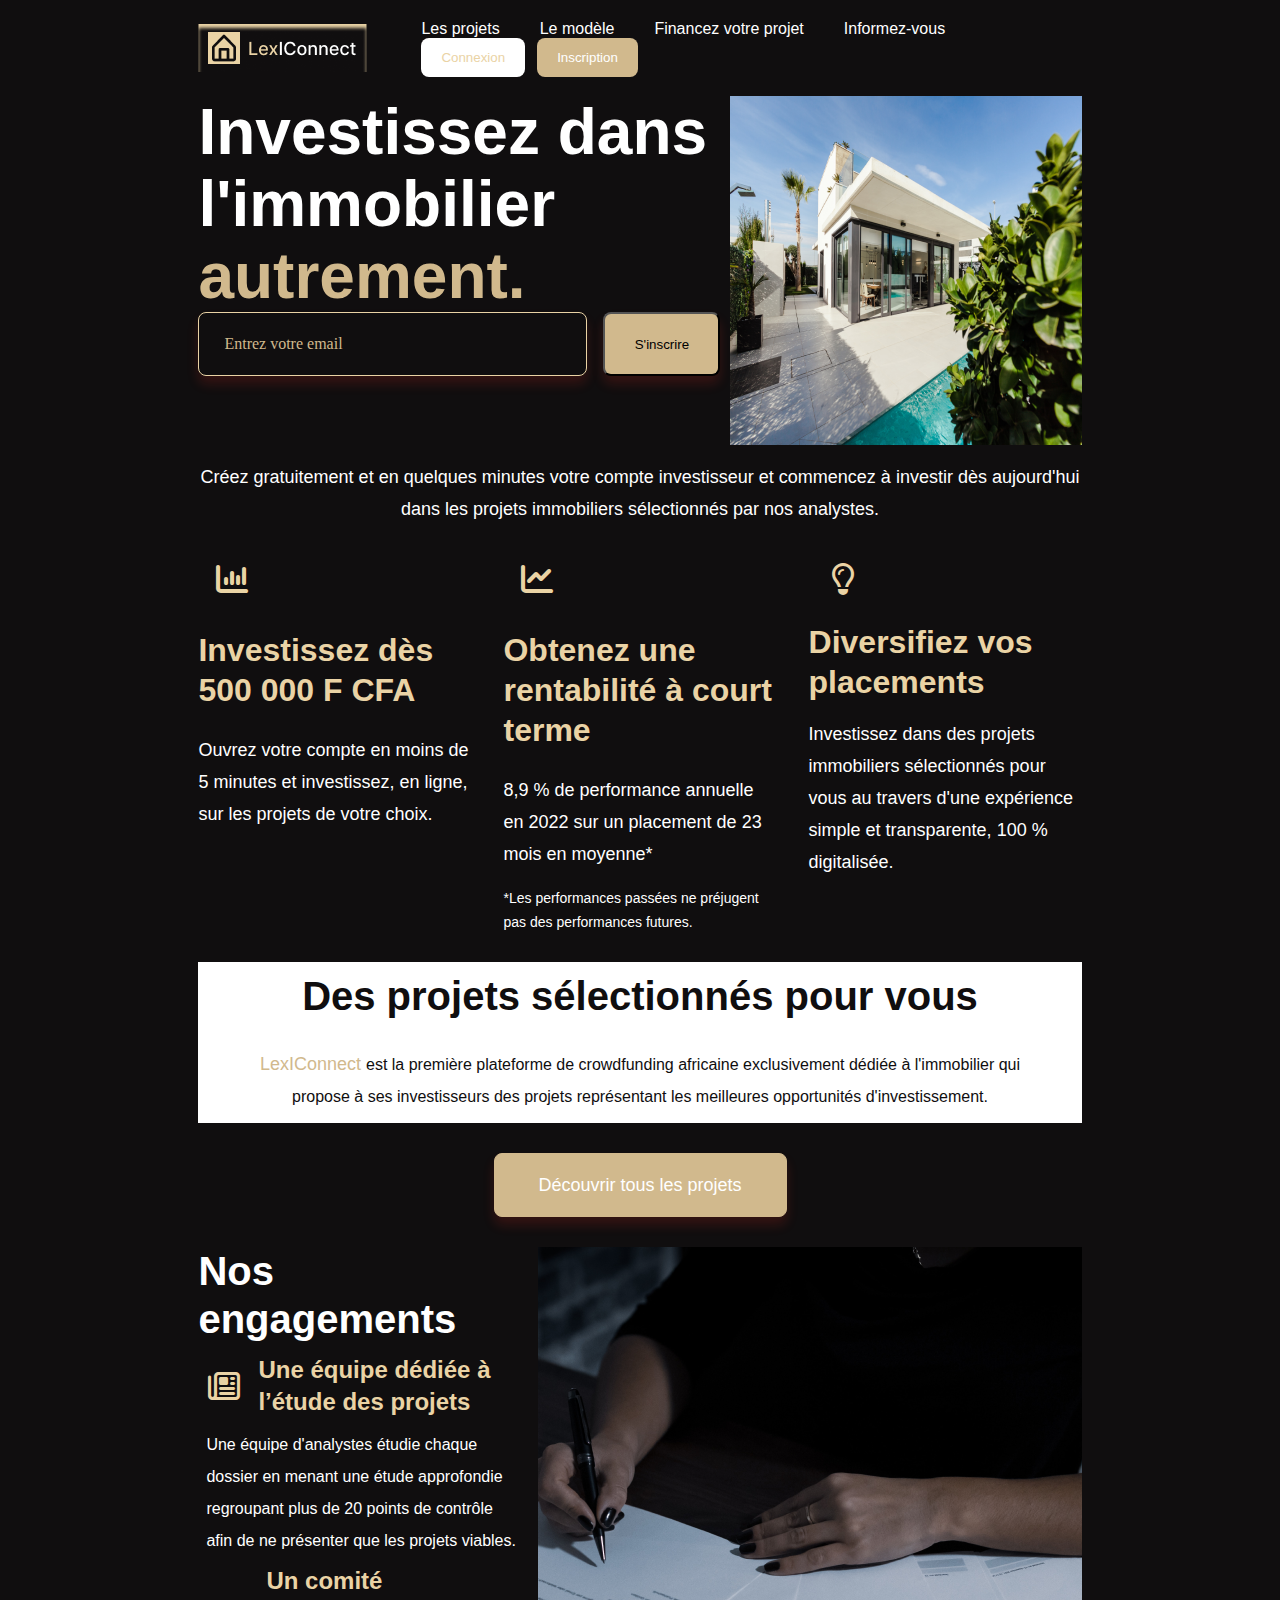
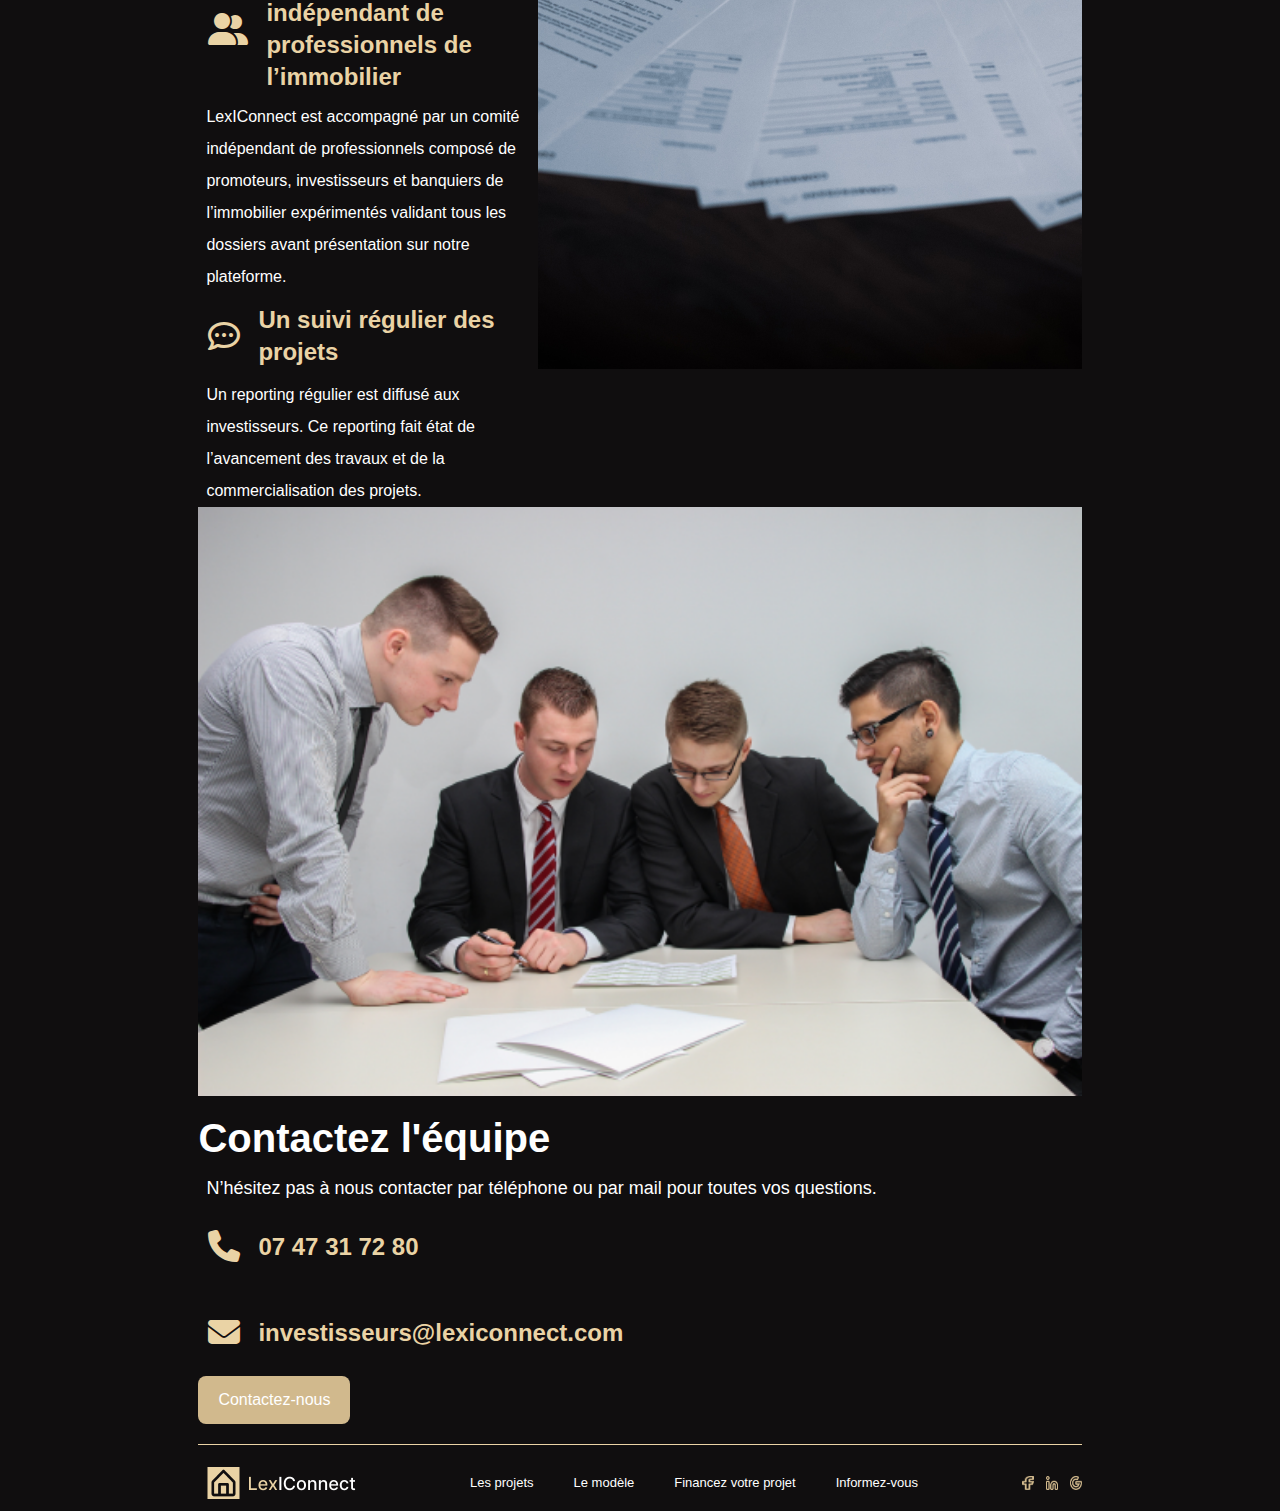
==== index.html @ fd7172b6 "add index html file" ====
<!DOCTYPE html>
<html lang="en">
  <head>
    <meta charset="UTF-8" />
    <meta name="viewport" content="width=device-width, initial-scale=1.0" />
    <meta name="author" content="Alexandre Kanga" />
    <meta
      name="description"
      content="LexIConnect, votre plateforme de crowfunding africaine"
    />
    <meta
      name="keywords"
      content="LexIConnect, Immobilier, Crowfunding, financement participatif, Afrique"
    />
    <title>LexIConnect</title>
    <link rel="shortcut icon" href="./images/favicon.ico" type="image/x-icon" />
    <link rel="stylesheet" href="css/style.css" />
    <!-- <link rel="stylesheet" href="fontawesome/css/fontawesome.min.css"> -->

    <link
      rel="stylesheet"
      href="https://cdnjs.cloudflare.com/ajax/libs/font-awesome/6.4.2/css/all.min.css"
    />
  </head>
  <body>
    <div class="container">
      <header class="header">
        <img class="logo" src="images/logo.png" alt="logo" />
        <nav class="navigation">
          <ul class="navigation-ul">
            <li>Les projets</li>
            <li>Le modèle</li>
            <li>Financez votre projet</li>
            <li>Informez-vous</li>
          </ul>
          <div class="button-cta">
            <button class="signin">Connexion</button>
            <button class="signup">Inscription</button>
          </div>
        </nav>
      </header>
      <main>
        <section class="heros">
          <div class="heros-top">
            <div class="heros-left">
              <div class="heros-left-top">
                <h1>
                  <h1 class="main-white"
                    >Investissez dans l'immobilier
                    <span class="main-dark-or">autrement.</span></h1
                  >
                </h1>
              </div>
              <div class="heros-left-bottom">
                <input
                  type="text"
                  class="heros-email"
                  placeholder="Entrez votre email"
                />
                <button class="heros-signup">S'inscrire</button>
              </div>
            </div>
            <div class="heros-right">
              <img
                src="images/maison_home.png"
                alt="maison"
                class="heros-image"
              />
            </div>
          </div>
          <div class="heros-bottom">
            Créez gratuitement et en quelques minutes votre compte investisseur
            et commencez à investir dès aujourd'hui dans les projets immobiliers
            sélectionnés par nos analystes.
          </div>
        </section>
        <section class="how">
          <div class="how-left">
            <div class="how-left-top">
              <i class="fa-solid fa-chart-column fa-2xl"></i>
            </div>
            <div class="how-left-middle">
              <h5 class="how-left-middle-text main-or">
                Investissez dès <br />500 000 F CFA
              </h5>
            </div>
            <div class="how-left-bottom">
              <span class="how-left-bottom-text"
                >Ouvrez votre compte en moins de 5 minutes et investissez, en
                ligne, sur les projets de votre choix.</span
              >
            </div>
          </div>

          <div class="how-center">
            <div class="how-center-top">
              <i class="fa-solid fa-chart-line fa-2xl"></i>
            </div>
            <div class="how-center-middle">
              <h5 class="how-center-middle-text main-or">
                Obtenez une rentabilité à court terme
              </h5>
            </div>
            <div class="how-center-bottom">
              <span class="how-center-bottom-text"
                >8,9 % de performance annuelle en 2022 sur un placement de 23
                mois en moyenne*</span
              >
            </div>
            <div class="how-center-bottom-bottom">
              <span class="how-center-bottom-bottom-text"
                >*Les performances passées ne préjugent pas des performances
                futures.</span
              >
            </div>
          </div>

          <div class="how-right">
            <div class="how-right-top">
              <i class="fa-regular fa-lightbulb fa-2xl"></i>
            </div>
            <div class="how-right-middle">
              <h5 class="how-right-middle-text main-or">
                Diversifiez vos placements
              </h5>
            </div>
            <div class="how-right-bottom">
              <span class="how-right-bottom-text"
                >Investissez dans des projets immobiliers sélectionnés pour vous
                au travers d'une expérience simple et transparente, 100 %
                digitalisée.</span
              >
            </div>
          </div>
        </section>
        <section class="section-know-more">
          <div class="know-more">
            <div class="know-more-top">
              <span>Des projets sélectionnés pour vous</span>
            </div>
            <div class="know-more-bottom">
              <span
                ><span class="lexiconnect-title">LexIConnect </span>est la
                première plateforme de crowdfunding africaine exclusivement
                dédiée à l'immobilier qui propose à ses investisseurs des
                projets représentant les meilleures opportunités
                d'investissement.</span
              >
            </div>
          </div>
        </section>

        <section class="cta-section">
          <button class="cta-more">Découvrir tous les projets</button>
        </section>

        <section class="engagements">
          <div class="engagements-left">
            <div class="engagements-top">Nos engagements</div>
            <!-- One box on the left to be duplicate for others -->
            <div class="engagements-box">
              <div class="engagements-box-top">
                <div class="engagements-box-top-left">
                  <i class="fa-regular fa-newspaper fa-2xl"></i>
                </div>
                <div class="engagements-box-top-right">
                  Une équipe dédiée à l’étude des projets
                </div>
              </div>
              <div class="engagements-box-bottom">
                <span
                  >Une équipe d'analystes étudie chaque dossier en menant une
                  étude approfondie regroupant plus de 20 points de contrôle
                  afin de ne présenter que les projets viables.</span
                >
              </div>
            </div>
            <!-- One box on the left to be duplicate for others -->
            <!-- One box on the left to be duplicate for others -->
            <div class="engagements-box">
              <div class="engagements-box-top">
                <div class="engagements-box-top-left">
                  <i class="fa-solid fa-user-group fa-2xl"></i>
                </div>
                <div class="engagements-box-top-right">
                  Un comité indépendant de professionnels de l’immobilier
                </div>
              </div>
              <div class="engagements-box-bottom">
                <span
                  >LexIConnect est accompagné par un comité indépendant de
                  professionnels composé de promoteurs, investisseurs et
                  banquiers de l’immobilier expérimentés validant tous les
                  dossiers avant présentation sur notre plateforme.</span
                >
              </div>
            </div>
            <!-- One box on the left to be duplicate for others -->
            <!-- One box on the left to be duplicate for others -->
            <div class="engagements-box">
              <div class="engagements-box-top">
                <div class="engagements-box-top-left">
                  <i class="fa-regular fa-comment-dots fa-2xl"></i>
                </div>
                <div class="engagements-box-top-right">
                  Un suivi régulier des projets
                </div>
              </div>
              <div class="engagements-box-bottom">
                <span
                  >Un reporting régulier est diffusé aux investisseurs. Ce
                  reporting fait état de l’avancement des travaux et de la
                  commercialisation des projets.</span
                >
              </div>
            </div>
            <!-- One box on the left to be duplicate for others -->
          </div>
          <div class="engagements-right">
            <img src="images/contrat.png" alt="contrat" />
          </div>
        </section>
        <section class="contact">
          <div class="contact-left">
            <img
              class="contact-left-image"
              src="images/contact.png"
              alt="contact"
            />
          </div>
          <div class="contact-right">
            <div class="contact-title"><span>Contactez l'équipe</span></div>
            <div class="contact-description">
              <span
                >N’hésitez pas à nous contacter par téléphone ou par mail pour
                toutes vos questions.</span
              >
            </div>
            <!-- One box on the left to be duplicate for others -->
            <div class="contact-box">
              <div class="contact-box-adresse">
                <div class="contact-box-adresse-left">
                  <i class="fa-solid fa-phone fa-2xl"></i>
                </div>
                <div class="contact-box-adresse-right">07 47 31 72 80</div>
              </div>
              <div class="contact-box-adresse">
                <div class="contact-box-adresse-left">
                  <i class="fa-solid fa-envelope fa-2xl"></i>
                </div>
                <div class="contact-box-adresse-right">
                  investisseurs@lexiconnect.com
                </div>
              </div>
              <div class="contact-button-cta">
                <button class="contact-button">Contactez-nous</button>
              </div>
            </div>
            <!-- One box on the left to be duplicate for others -->
          </div>
        </section>
      </main>
      <div class="separateur"></div>
      <footer class="footer">
        <div class="logo">
          <img
            src="images/logo_footer.png"
            alt="logo-footer"
            class="logo-footer"
          />
        </div>
        <div class="menu-footer">
          <nav class="navigation-footer">
            <ul class="navigation-footer-ul">
              <li>Les projets</li>
              <li>Le modèle</li>
              <li>Financez votre projet</li>
              <li>Informez-vous</li>
            </ul>
          </nav>
        </div>
        <div class="icon-social">
          <img src="images/facebook.png" alt="facebook" class="icon-facebook" />
          <img src="images/linkedin.png" alt="linkedin" class="icon-linkedin" />
          <img src="images/google.png" alt="google" class="icon-google" />
        </div>
      </footer>
    </div>
  </body>
</html>
---- css/style.css ----
:root {
  /* color variables */
  --main-or: #ead3a5;
  --main-dark-grey: #b8b8b8;
  --main-black: #100e0f;
  --main-dark-or: #d1b98d;
  --main-gray-or: #fcf9f0;
  --main-white: #ffffff;

  /* size variables */

  /* on va definir si selon le 
  media query la variable css */

  --main-h1: 6.4rem;
  --main-h2: 5.6rem;
  --main-h3: 4.8rem;
  --main-h4: 4rem;
  --main-h5: 3.2rem;
  --main-h6: 2.4rem;
  --main-bl: 1.8rem;
  --main-br: 1.6rem;
  --main-bs: 1.4rem;
  --main-p: 1.6rem;

  /* --pane-padding: 5px 42px; */
}

* {
  margin: 0;
  padding: 0;
  box-sizing: border-box;
}

html {
  /* percentage of user's browser font-size setting = 10px, max = 16px */
  font-size: 62.5%;
}

body {
  background-color: var(--main-black);
  color: var(--main-white);
  font-family: Arial, Helvetica, sans-serif;

  font-size: 1.6rem;
}

/* ***************** */
/* GENERAL SECTION */
/* ***************** */
h1 {
  font-size: var(--main-h1);
  font-style: normal;
  font-weight: 700;
  line-height: 7.2rem; /* 112.5% */
}

h2 {
}
h3 {
}
h4 {
}
h5 {
  font-size: 3.2rem;
  font-style: normal;
  font-weight: 600;
  line-height: 4rem; /* 125% */
}
h6 {
}

.main-or {
  color: var(--main-or);
}
.main-dark-grey {
  color: var(--main-dark-grey);
}
.main-black {
  color: var(--main-black);
}
.main-dark-or {
  color: var(--main-dark-or);
}
.-main-gray-or {
  color: var(--main-gray-or);
}
.main-white {
  color: var(--main-white);
}

.container {
  max-width: 69%;
  margin: 0 auto;
  /* background-color: aqua; */
}

/* **************** */
/* HEADER SECTION */
/* **************** */

.header {
  display: flex;
  /* justify-content: space-between; */
  align-items: center;
  height: 9.6rem;
  gap: 0 5.4rem;
  /* height: 96px;
   
    gap:0 54px; */
  /* 16px = 1rem */
  /* gap:0 3.38rem; */
  /* background-color: aqua; */
}

.logo {
  height: 4.8rem;
  /* height: 48px; */
  /* margin-right: 5.4rem; */
}
.navigation {
  display: flex;
  justify-content: space-between;
  align-items: center;
  gap: 0 8.7rem;
  /* gap: 0 87px; */
  /* 16px = 1rem */
  /* gap: 0 5.44rem; */
  flex-wrap: wrap;
}

.navigation-ul {
  display: flex;
  justify-content: space-between;
  align-items: center;
  list-style-type: none;
  gap: 0 4rem;
  /* gap:0 40px; */
  /* 16px = 1rem */
  /* gap: 0 2.5rem; */
  /* margin-right: 8.7rem; */
  flex-wrap: wrap;
}

.navigation-ul li {
  flex-grow: 1;
  flex-shrink: 1;
}

.button-cta {
  display: flex;
  justify-content: space-between;
  align-items: center;
  gap: 0 1.2rem;
  /* gap:0 12px; */
  /* 16px = 1rem */
  /* gap : 0 0.75rem; */
  flex-wrap: wrap;
}

.signup {
  padding: 1.2rem 2rem;
  /* padding: 12px 20px; */
  /* border-radius: 0.8rem; */
  border-radius: 8px;
  color: var(--main-white);
  background-color: var(--main-dark-or);
  border: none;
}

.signin {
  padding: 1.2rem 2rem;
  /* padding: 12px 20px; */
  /* border-radius: 0.8rem; */
  border-radius: 8px;
  background-color: var(--main-white);
  color: var(--main-or);
  border: none;
}

/* ************************** */
/* SECTION HERO */
/* ************************** */

.heros-top {
  display: flex;

  align-items: flex-start;
  align-content: flex-start;
  gap: 0rem 1rem;
  /* flex-wrap: wrap;  */
  /* en haut a definir pour responsive */
  /* background-color: red; */
}

.heros-left {
  /* width: 50%; */
  flex:1
  /* background-color: aquamarine; */
}

.heros-left-top {
  display: flex;
  /* width: 54.4rem; */
  height: 21.6rem;
  padding: 1.6rem 0rem;
  align-items: center;
  /* background-color: blue; */
  
}

.heros-left-bottom {
  display: inline-flex;
  align-items: center;
  gap: 1.6rem;
}

.heros-image {
  /* width: 56.8rem; */
  height: 34.9rem;
  flex-shrink: 0;
  width: 100%;
}

.heros-right {
  /* width: 50%; */
  flex: 1;
  /* background-color: yellow; */
}

.heros-signup {
  display: flex;
  width: 11.7rem;
  height: 6.4rem;
  padding: 1.6rem 2rem;
  justify-content: center;
  align-items: center;
  gap: 0.8rem;
  border-radius: 0.8rem;
  background: var(--Dark_Or, #d1b98d);
  box-shadow: 0px 8px 12px 0px rgba(241, 50, 35, 0.16);
}
.heros-email {
  display: flex;
  width: 38.9rem;
  height: 6.4rem;
  padding: 1.6rem 2.5rem;
  align-items: center;
  gap: 8rem;
  border-radius: 0.8rem;
  border: 1px solid var(--Or, #ead3a5);
  box-shadow: 0px 8px 12px 0px rgba(241, 50, 35, 0.16);
  font-family: Inter;
  font-size: 1.6rem;
  font-style: normal;
  font-weight: 500;
  line-height: 2.4rem; /* 150% */
  background: transparent;
}

.heros-email::placeholder {
  font-size: 1.6rem;
  font-style: normal;
  font-weight: 500;
  line-height: 2.4rem; /* 150% */
  color: var(--main-dark-or);
}

.heros-bottom {
  text-align: center;
  display: flex;
  justify-content: center;
  align-items: center;
  height: 8.7rem;
  font-size: 1.8rem;
  font-weight: 500;
  line-height: 3.2rem; /* 177.778% */
  /* background-color: red; */
}

/* *************** */
/* HOWTO */
/* **************** */
.how {
  display: inline-flex;
  justify-content: center;
  align-items: flex-start;
  gap: 3.2rem;
  /* background-color: aquamarine; */
  flex-wrap: wrap;
}

.how-left {
  display: flex;
  /* width: 32.2rem; */
  /* height: 33.4rem; */
  padding: 0.8rem 0rem;
  flex-direction: column;
  align-items: flex-start;
  gap: 0.8rem;
  /* background-color: purple; */
  /* width: 100%; */
  flex: 1;
}

.how-center {
  display: flex;
  /* width: 32.2rem; */
  /* height: 33.4rem; */
  padding: 0.8rem 0rem;
  flex-direction: column;
  align-items: flex-start;
  gap: 0.8rem;
  /* background-color: yellowgreen; */
  /* width: 100%; */
  flex: 1;
}

.how-right {
  /* display: flex; */
  /* width: 32.2rem; */
  /* height: 33.4rem; */
  padding: 0.8rem 0rem;
  flex-direction: column;
  align-items: flex-start;
  gap: 0.8rem;
  /* background-color: blue; */
  /* width: 100%; */
  flex: 1;
}

.how-left-top {
  display: flex;
  padding: 1rem;
  align-items: flex-start;
  gap: 1rem;
}

.how-left-top i {
  display: flex;
  width: 4.8rem;
  height: 5rem;
  flex-direction: column;
  justify-content: center;
  align-items: center;
  color: var(--main-or);
}

.how-left-middle{
  display: flex;
  padding: 0.8rem 0rem;
  justify-content: center;
  align-items: center;
  align-content: center;
  gap: 0.8rem;
  flex-wrap: wrap; 
}
.how-left-middle-text{
/* H5 */
font-size: 3.2rem;
font-style: normal;
font-weight: 600;
line-height: 4rem; /* 125% */ 
}

.how-left-bottom{
  display: flex;
padding: 0.8rem 0rem;
justify-content: center;
align-items: center;
gap: 0.8rem; 
}
.how-left-bottom-text{
/* BL */
color: var(--main-white);
font-size: 1.8rem;
font-style: normal;
font-weight: 500;
line-height: 3.2rem; /* 177.778% */ 
}



.how-center-top {
  display: flex;
  padding: 1rem;
  align-items: flex-start;
  gap: 1rem;
}

.how-center-top i {
  display: flex;
  width: 4.8rem;
  height: 5rem;
  flex-direction: column;
  justify-content: center;
  align-items: center;
  color: var(--main-or);
}


.how-center-middle{
  display: flex;
  padding: 0.8rem 0rem;
  justify-content: center;
  align-items: center;
  align-content: center;
  gap: 0.8rem;
  flex-wrap: wrap; 
}
.how-center-middle-text{
/* H5 */
font-size: 3.2rem;
font-style: normal;
font-weight: 600;
line-height: 4rem; /* 125% */ 
}

.how-center-bottom{
  display: flex;
padding: 0.8rem 0rem;
justify-content: center;
align-items: center;
gap: 0.8rem; 
}
.how-center-bottom-text{
/* BL */
color: var(--main-white);
font-size: 1.8rem;
font-style: normal;
font-weight: 500;
line-height: 3.2rem; /* 177.778% */ 
}

.how-center-bottom-bottom{
  display: flex;
  /* width: 34rem; */
  align-items: flex-start;
  align-content: flex-start;
  gap: 1rem;
  flex-wrap: wrap; 
}

.how-center-bottom-bottom-text{
color: var(--main-white);
/* BS */
font-size: 1.4rem;
font-style: normal;
font-weight: 400;
line-height: 2.4rem; /* 171.429% */ 
}



.how-right-top {
  display: flex;
  padding: 1rem;
  align-items: flex-start;
  gap: 1rem;
}

.how-right-top i {
  display: flex;
  width: 4.8rem;
  height: 5rem;
  flex-direction: column;
  justify-content: center;
  align-items: center;
  color: var(--main-or);
}

.how-right-middle{
  display: flex;
  padding: 0.8rem 0rem;
  justify-content: center;
  align-items: center;
  align-content: center;
  gap: 0.8rem;
  flex-wrap: wrap; 
}
.how-right-middle-text{
/* H5 */
font-size: 3.2rem;
font-style: normal;
font-weight: 600;
line-height: 4rem; /* 125% */ 
}

.how-right-bottom{
  display: flex;
padding: 0.8rem 0rem;
justify-content: center;
align-items: center;
gap: 0.8rem; 
}
.how-right-bottom-text{
/* BL */
color: var(--main-white);
font-size: 1.8rem;
font-style: normal;
font-weight: 500;
line-height: 3.2rem; /* 177.778% */ 
}

.section-know-more{
  display: flex;
  justify-content: center;
  align-items: center;

}
.know-more{
display: flex;
/* width: 112rem; */
flex: 1;
flex-direction: column;
align-items: center;
/* align-items: flex-start; */
gap: 0.8rem; 
background: var(--main-white, #FFF); 
margin: 2rem 0 1rem 0;

}

.know-more-top{
  display: flex;
  padding: 1rem 0rem;
  justify-content: center;
  align-items: center; 
}

.know-more-top span{
color: var(--main-black, #100E0F);
text-align: center;
/* H4 */
font-size: 4rem;
font-style: normal;
font-weight: 600;
line-height: 4.8rem; /* 120% */ 
}

.know-more-bottom{
  display: flex;

padding: 1rem;
justify-content: center;
align-items: center;
gap: 1rem; 
text-align: center;
}

.know-more-bottom span{
  color: var(--main-black, #100E0F);
  /* P */
  font-size: 1.6rem;
  font-style: normal;
  font-weight: 400;
  line-height: 3.2rem; 
  width: 79.3rem;
flex-shrink: 0; 
}

.know-more-bottom span.lexiconnect-title{
  color: var(--main-dark-or, #D1B98D);
/* BL */
font-size: 1.8rem;

}

.cta-section{
  display: flex;
  padding: 1rem;
  flex-direction: column;
  justify-content: center;
  align-items: center;
  gap: 1rem; 

  margin: 1rem 0 2rem 0;
}

.cta-more{
  display: flex;
  width: 29.3rem;
  height: 6.4rem;
  padding: 1.2rem 2rem;
  justify-content: center;
  align-items: center;
  gap: 0.8rem; 
  color: var(--main-white, #FFF);
  border-radius: 0.8rem;
border: 1px solid var(--main-dark-or, #D1B98D);
background: var(--main-dark-or, #D1B98D);
box-shadow: 0px 8px 12px 0px rgba(241, 50, 35, 0.16); 
/* BL */
font-size: 1.8rem;
font-style: normal;
font-weight: 500;
line-height: 3.2rem; /* 177.778% */ 
}

.engagements{
  display: flex;
  flex-wrap: wrap;
  gap: 0.8rem;
}

.engagements-top{
  color: #FFF;
text-align: left;
/* H4 */
font-size: 4rem;
font-style: normal;
font-weight: 600;
line-height: 4.8rem; /* 120% */ 
}


.engagements-left{

display: flex;
flex-direction: column;
flex:1;
}

.engagements-right{

  flex:1;
}
.engagements-right img{

  flex: 1;
}

.engagements-box-top{
  display: flex;
padding: 0.8rem 0rem;
align-items: center;
align-content: center;
gap: 0.8rem;
/* flex-wrap: wrap;  */
}
.engagements-box-top-left{
  display: flex;
  /* width: 6.4rem; */
  padding: 1rem;
  justify-content: center;
  align-items: center;
  gap: 1rem; 
}

.engagements-box-top-left i{
  display: flex;
/* width: 4.8rem; */
height: 5rem;
flex-direction: column;
justify-content: center;
align-items: center;
flex-shrink: 0; 
color: var(--main-or);
}

.engagements-box-top-right{
  color: var(--main-or, #EAD3A5);
  /* H6 */
  font-size: 2.4rem;
  font-style: normal;
  font-weight: 600;
  line-height: 3.2rem; /* 133.333% */ 
}

.engagements-box-bottom{
  display: flex;
  /* width: 54.1rem; */
  padding: 0rem 0.8rem;
  align-items: center;
  gap: 0.8rem; 
}

.engagements-box-bottom span{
  color: #FFF;
/* P */
font-size: 1.6rem;
font-style: normal;
font-weight: 400;
line-height: 3.2rem; /* 200% */ 
}


/* CONTACT SECTION  */
.contact{
  display: flex;
  flex-wrap: wrap;
  gap: 0.8rem;
}

.contact-left{

  display: flex;
  flex-direction: column;
 justify-content: flex-end;

  flex:1;
  }

  .contact-left-image{
    flex: 1;
    
  }
  
  .contact-right{
  
    flex:1
  }
.contact-title{
  display: flex;
  padding: 1rem 0rem;
  align-items: center; 
}

.contact-title span{
  color: var(--main-white, #FFF);
  text-align: center;
  /* H4 */
  font-size: 4rem;
  font-style: normal;
  font-weight: 600;
  line-height: 4.8rem; /* 120% */ 
}


.contact-description{
  display: flex;
  /* width: 54.1rem; */
  padding: 0rem 0.8rem;
  align-items: center;
  gap: 0.8rem; 
}

.contact-description span{
/* P */
font-size: 1.6rem;
font-style: normal;
font-weight: 400;
line-height: 3.2rem; /* 200% */ 
color: var(--main-white, #FFF);
/* BL */

font-size: 1.8rem;
font-style: normal;
font-weight: 500;
line-height: 3.2rem; /* 177.778% */ 
}



.contact-button{
  padding: 1.2rem 2rem;
  /* padding: 12px 20px; */
  /* border-radius: 0.8rem; */
  border-radius: 8px;
  color: var(--main-white);
  background-color: var(--main-dark-or, #EAD3A5);
  border: none;

  color: #FFF;
/* BR */
font-size: 1.6rem;
font-style: normal;
font-weight: 500;
line-height: 2.4rem; /* 150% */ 
}




.contact-box-adresse{
  display: flex;
padding: 0.8rem 0rem;
align-items: center;
align-content: center;
gap: 0.8rem;
/* flex-wrap: wrap;  */
}
.contact-box-adresse-left{
  display: flex;
  /* width: 6.4rem; */
  padding: 1rem;
  justify-content: center;
  align-items: center;
  gap: 1rem; 
}

.contact-box-adresse-left i{
  display: flex;
/* width: 4.8rem; */
height: 5rem;
flex-direction: column;
justify-content: center;
align-items: center;
flex-shrink: 0; 
color: var(--main-or);
}

.contact-box-adresse-right{
  color: var(--main-or, #EAD3A5);
  /* H6 */
  font-size: 2.4rem;
  font-style: normal;
  font-weight: 600;
  line-height: 3.2rem; /* 133.333% */ 
}


.separateur{
  display: flex;
  margin:2rem 0 0.5rem 0;
flex-direction: column;
justify-content: center;
align-items: flex-start;
gap: 1rem;
flex-shrink: 0; 
height: 10px;
border-top: 1px solid var(--main-or, #EAD3A5); 
/* background-color: red; */
}

/* *************** */
/* FOOTER */
/* **************** */



.footer {
  display: flex;
  justify-content: space-between;
  align-items: center;
  gap: 0 5.4rem;
  /* height: 96px;
   
    gap:0 54px; */
  /* 16px = 1rem */
  /* gap:0 3.38rem; */

}

.logo-footer {
  height: 4.8rem;
  /* height: 48px; */
  /* margin-right: 5.4rem; */
}
.navigation-footer {
  display: flex;
  justify-content: space-between;
  align-items: center;
  gap: 0 8.7rem;
  /* gap: 0 87px; */
  /* 16px = 1rem */
  /* gap: 0 5.44rem; */
  flex-wrap: wrap;
}

.navigation-footer-ul {
  display: flex;
  justify-content: space-between;
  align-items: center;
  list-style-type: none;
  gap: 0 4rem;
  /* gap:0 40px; */
  /* 16px = 1rem */
  /* gap: 0 2.5rem; */
  /* margin-right: 8.7rem; */
  flex-wrap: wrap;
}

.navigation-footer-ul li {
  flex-grow: 1;
  flex-shrink: 1;
  color: var(--main-white, #FFF);
/* BR */
font-size: 1.3rem;
font-style: normal;
font-weight: 500;
line-height: 2.4rem; /* 150% */ 

}

.icon-social {
  display: flex;
  justify-content: space-between;
  align-items: center;
  gap: 0 1.2rem;

  flex-wrap: wrap;
}
.icon-social img {
  width: 1.2rem;
  height: 1.4rem;
  flex-shrink: 0; 
}
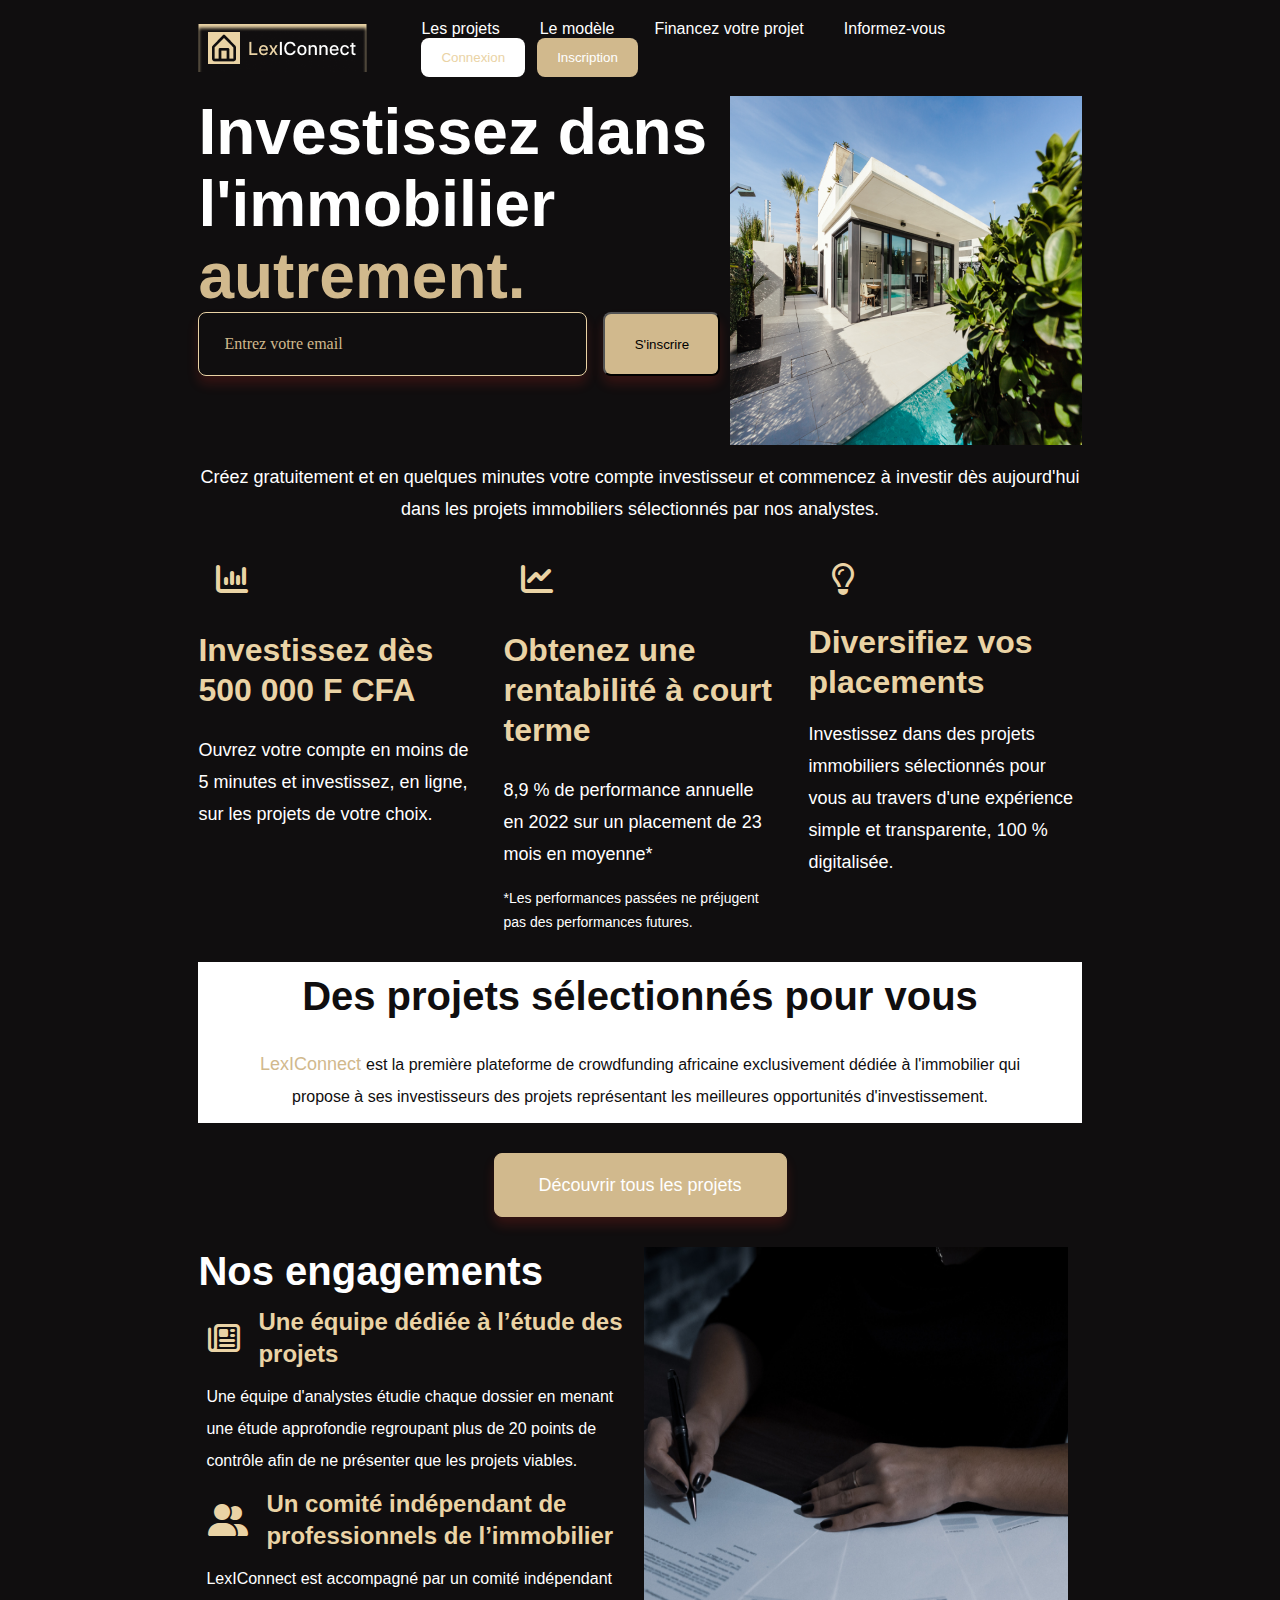
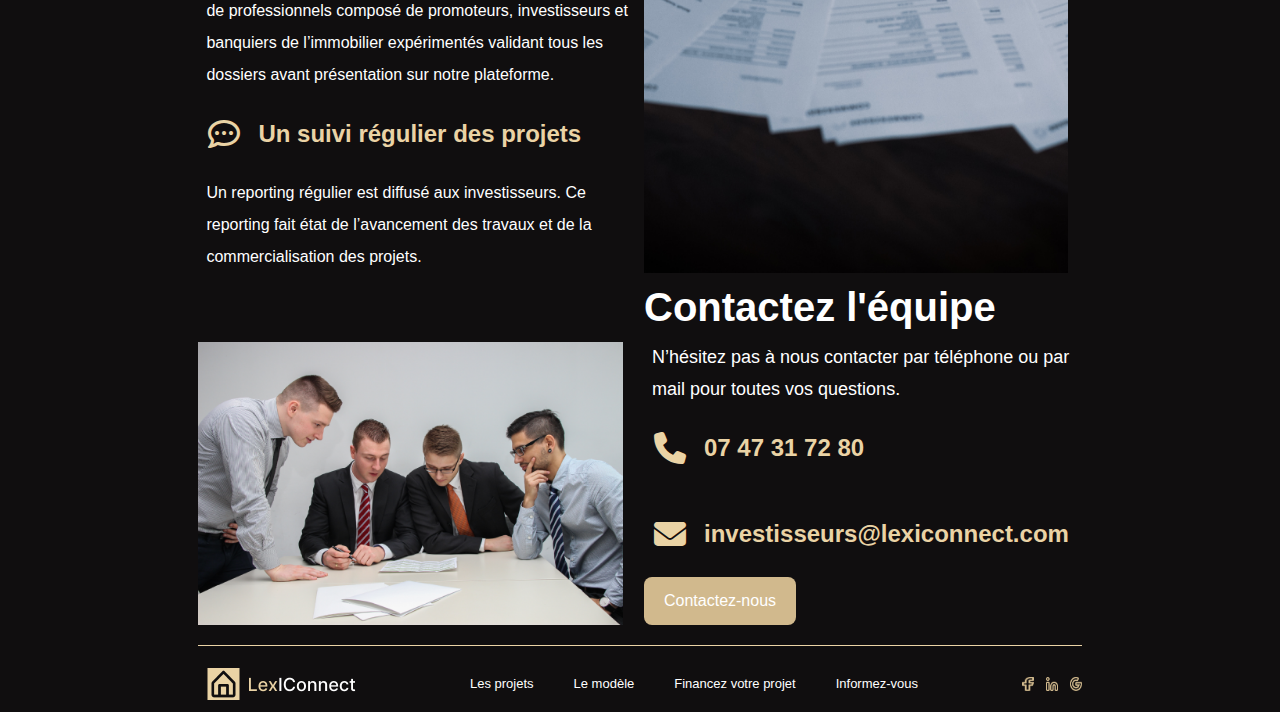
==== commit 8417d77d: "add signin form" ====
--- a/index.html
+++ b/index.html
@@ -15,7 +15,6 @@
     <title>LexIConnect</title>
     <link rel="shortcut icon" href="./images/favicon.ico" type="image/x-icon" />
     <link rel="stylesheet" href="css/style.css" />
-    <!-- <link rel="stylesheet" href="fontawesome/css/fontawesome.min.css"> -->
 
     <link
       rel="stylesheet"
@@ -33,10 +32,17 @@
             <li>Financez votre projet</li>
             <li>Informez-vous</li>
           </ul>
+        
+
           <div class="button-cta">
-            <button class="signin">Connexion</button>
-            <button class="signup">Inscription</button>
-          </div>
+            <a href="signin.html"
+              ><input type="button" class="signin" value="Connexion"
+            /></a>
+            <a href="signup.html"
+              ><input type="button" class="signup" value="Inscription"
+            /></a>
+          </div>
+
         </nav>
       </header>
       <main>
--- a/css/style.css
+++ b/css/style.css
@@ -166,6 +166,7 @@
   color: var(--main-white);
   background-color: var(--main-dark-or);
   border: none;
+  cursor: pointer;
 }
 
 .signin {
@@ -176,6 +177,7 @@
   background-color: var(--main-white);
   color: var(--main-or);
   border: none;
+  cursor: pointer;
 }
 
 /* ************************** */
@@ -518,7 +520,7 @@
 gap: 0.8rem; 
 background: var(--main-white, #FFF); 
 margin: 2rem 0 1rem 0;
-
+flex-wrap: wrap;
 }
 
 .know-more-top{
@@ -627,7 +629,8 @@
 }
 .engagements-right img{
 
-  flex: 1;
+  width: 97%;
+  height: 100%;
 }
 
 .engagements-box-top{
@@ -702,7 +705,7 @@
   }
 
   .contact-left-image{
-    flex: 1;
+  width: 97%;
     
   }
   
@@ -897,3 +900,134 @@
   flex-shrink: 0; 
 }
 
+
+
+  /* FORM SIGNUP */
+
+  .form{
+    display: flex;
+    align-content: center;
+    justify-content: center;
+    
+  }
+  
+  .logo_signup{
+    margin: 0 auto;
+   display: flex;
+   justify-content: center;
+  }
+  
+  form.signup{
+    display: flex;
+    flex-direction: column;
+    align-items: center;
+    justify-content: space-between;
+    /* margin-top: 5rem; */
+      margin-top: 2rem;
+    gap: 2rem;
+    background-color: #FFF;
+    color
+  }
+  
+  form.signup h2{
+    color: var(--main-or);
+  }
+  
+  .google_signup{
+    display: flex;
+    color: #fff;
+    gap: 0.5rem;
+    border: 1px solid #B8B8B8;
+    padding: 0.2rem;
+    width: 25rem;
+    justify-content: center;
+  }
+  .google_signup img{
+    width: 24px;
+    height: 24px;
+  }
+  .google_signup p{
+    padding-top: 0.5rem;
+    color: #B8B8B8;
+  }
+  
+  .google_signup a{
+    color: #B8B8B8;
+    text-decoration: none;
+  }
+  
+  .google_signup_conditions p{
+    display: flex;
+    color: #B8B8B8;
+    padding: 0.1rem;
+    width: 22rem;
+    justify-content: center;
+    font-size: 0.6rem;
+  }
+  
+  
+  
+  .signup input {
+    height: 3.5rem;
+    width: 25rem;
+    background-color: transparent;
+  
+    border: 1px solid var(--main-dark-grey);
+    /* border-radius: 8px; */
+    padding: 12px 25px;
+  
+    color: var(--main-dark-grey)
+    
+  }
+  
+  .signup input::placeholder {
+  
+    color: var(--main-dark-grey);
+  
+    font-size: 1.2rem;
+    text-align: center;
+  }
+
+  
+  
+  input.inscrire {
+    font-family: Arial, Helvetica, sans-serif;
+    font-size: 1.6rem;
+    color: #FFF ;
+    background: transparent;
+    background-color:var(--main-or);
+    border: none;
+    cursor: pointer;
+   padding-top: 0.6rem;
+   padding-bottom: 1rem;
+    border:1px solid var(--main-or);
+    /* border-radius: 8px; */
+  }
+  
+  input.connexion {
+    font-family: Arial, Helvetica, sans-serif;
+    font-size: 1.6rem;
+    color: #FFF ;
+    background-color: var(--main-or);
+    border: none;
+    cursor: pointer;
+    border-radius: 0.8rem;
+    padding: 1rem 2rem 2rem 2rem;
+   
+  }
+
+  .cadre{
+    border: 0.1rem solid var(--main-dark-or);
+    display: flex;
+    flex-direction: column;
+    border-radius: 0.8rem;
+    width:50%;
+    padding: 4rem 0;
+    justify-content: center;
+    align-items: center;
+   margin: 10rem auto;
+  flex:1;
+    
+  }
+  
+
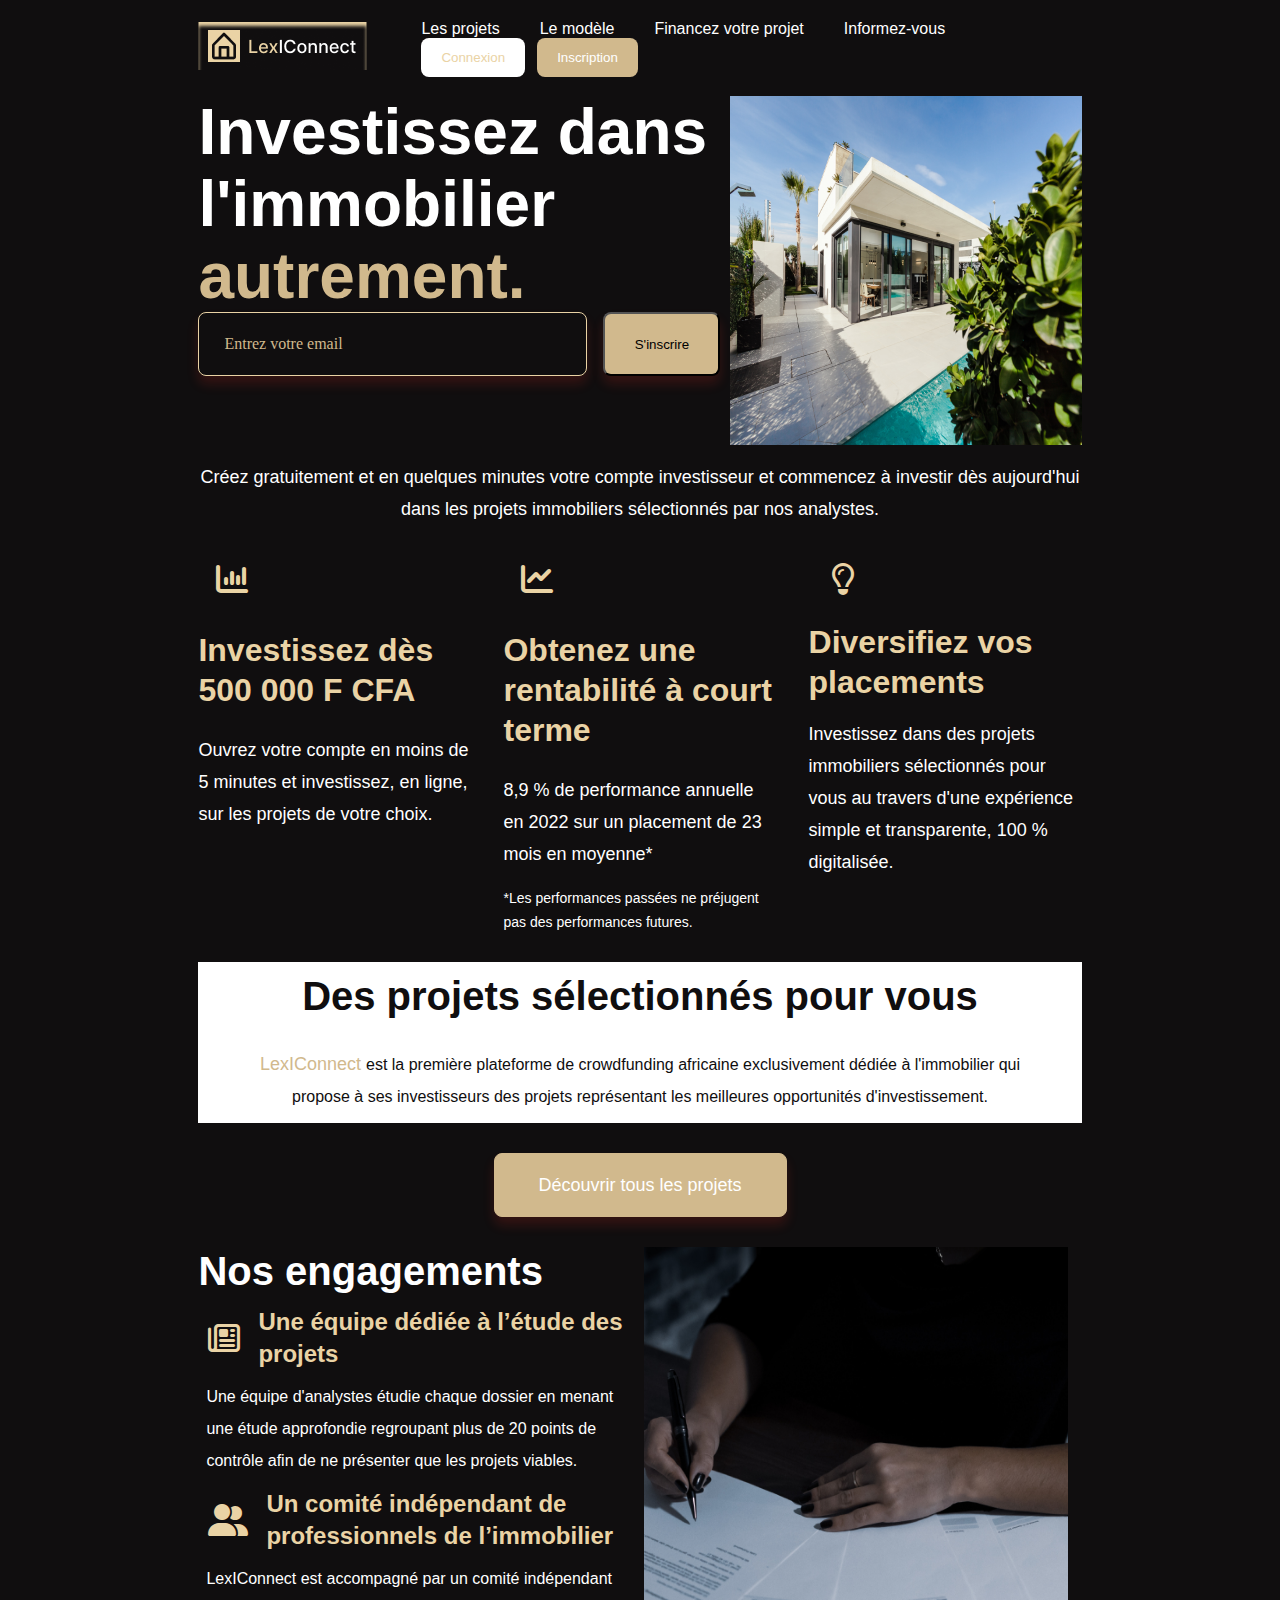
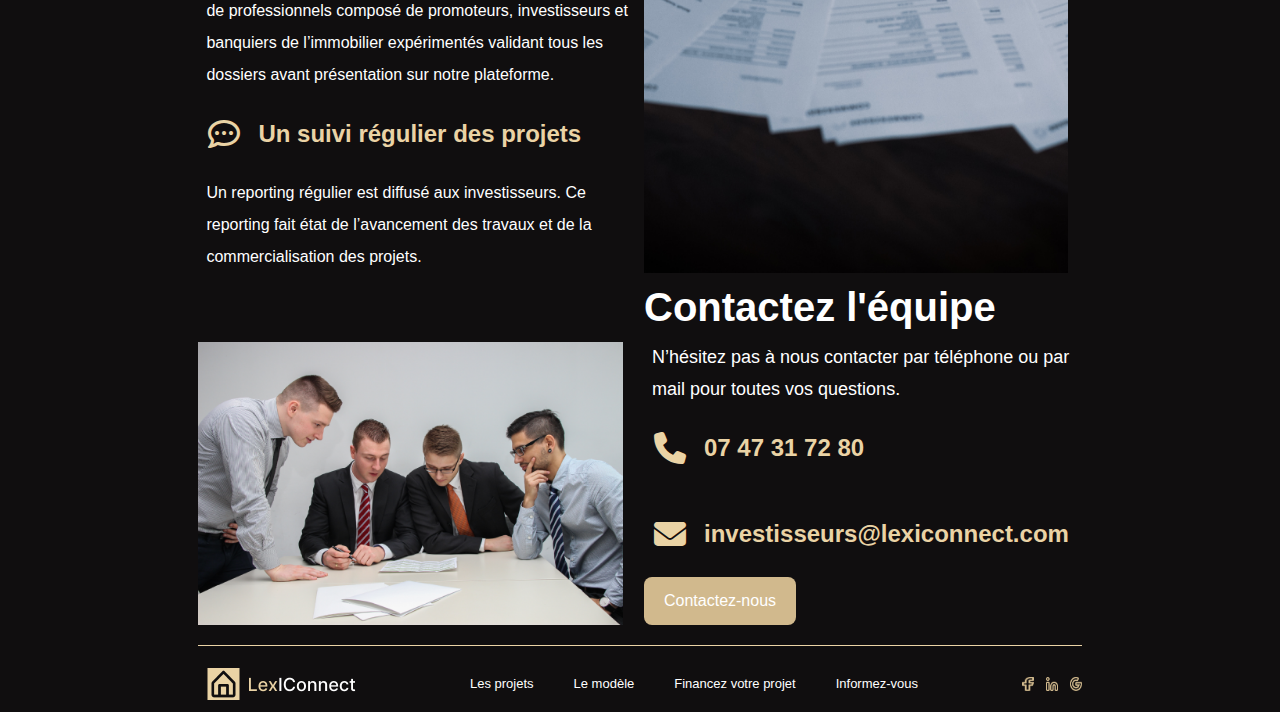
==== commit 9a87a915: "add project page connected" ====
--- a/index.html
+++ b/index.html
@@ -24,10 +24,11 @@
   <body>
     <div class="container">
       <header class="header">
-        <img class="logo" src="images/logo.png" alt="logo" />
+    
+        <a href="index.html"><img src="images/logo.png" alt="logo" title="Cliquez pour revenir à l'accueil"></a>
         <nav class="navigation">
           <ul class="navigation-ul">
-            <li>Les projets</li>
+            <li ><a href="projet.html">Les projets</a></li>
             <li>Le modèle</li>
             <li>Financez votre projet</li>
             <li>Informez-vous</li>
--- a/css/style.css
+++ b/css/style.css
@@ -45,6 +45,21 @@
   font-size: 1.6rem;
 }
 
+
+
+nav a:link {
+  color: #fff;
+  text-decoration: none;
+}
+nav a:visited {
+    color: #fff;
+    text-decoration: none;
+  }
+
+  li.active a{
+    color: var(--main-dark-or);
+  }
+
 /* ***************** */
 /* GENERAL SECTION */
 /* ***************** */
@@ -105,12 +120,7 @@
   align-items: center;
   height: 9.6rem;
   gap: 0 5.4rem;
-  /* height: 96px;
-   
-    gap:0 54px; */
-  /* 16px = 1rem */
-  /* gap:0 3.38rem; */
-  /* background-color: aqua; */
+justify-content: space-between;
 }
 
 .logo {
@@ -156,6 +166,18 @@
   /* 16px = 1rem */
   /* gap : 0 0.75rem; */
   flex-wrap: wrap;
+}
+.button-cta-deconnexion {
+  display: flex;
+  justify-content: flex-end;
+  align-items: center;
+  gap: 0 1.2rem;
+  /* gap:0 12px; */
+  /* 16px = 1rem */
+  /* gap : 0 0.75rem; */
+  flex-wrap: wrap;
+  flex-grow: 1;
+  background-color: var(--main-dark-or)
 }
 
 .signup {
@@ -173,12 +195,46 @@
   padding: 1.2rem 2rem;
   /* padding: 12px 20px; */
   /* border-radius: 0.8rem; */
-  border-radius: 8px;
+  border-radius: 0.8rem;
   background-color: var(--main-white);
   color: var(--main-or);
   border: none;
   cursor: pointer;
 }
+
+.cta-deconnexion {
+  padding: 1.2rem 2rem;
+  /* padding: 12px 20px; */
+  /* border-radius: 0.8rem; */
+  border-radius: 8px;
+ 
+  color: var(--main-or);
+
+  cursor: pointer;
+  font-family: Arial, Helvetica, sans-serif;
+  font-size: 1.3rem;
+  background: transparent;
+  border: 0.1rem solid var(--main-dark-or);
+}
+
+/* input.deconnexion {
+  font-family: Arial, Helvetica, sans-serif;
+  font-size: 1rem;
+  color: var(--main-dark-or);
+  background: transparent;
+  border: none;
+  cursor: pointer;
+  padding: 12px 20px;
+  width: 15.47rem;
+  border: 0.1rem solid var(--main-dark-or);
+  border-radius: 0.8rem;
+} */
+input.cta-deconnexion:focus {
+  outline: none;
+}
+
+
+
 
 /* ************************** */
 /* SECTION HERO */
@@ -214,6 +270,12 @@
 .heros-left-bottom {
   display: inline-flex;
   align-items: center;
+  gap: 1.6rem;
+}
+.heros-left-bottom-signup {
+  display: inline-flex;
+  align-items: center;
+  justify-content: flex-start;
   gap: 1.6rem;
 }
 
@@ -270,6 +332,18 @@
 
 .heros-bottom {
   text-align: center;
+  display: flex;
+  justify-content: center;
+  align-items: center;
+  height: 8.7rem;
+  font-size: 1.8rem;
+  font-weight: 500;
+  line-height: 3.2rem; /* 177.778% */
+  /* background-color: red; */
+}
+
+.heros-bottom-text {
+  text-align: left;
   display: flex;
   justify-content: center;
   align-items: center;
@@ -1030,4 +1104,106 @@
     
   }
   
-
+/* ********************* */
+  /* PROJET EN COURS  */
+  /* ********************* */
+
+.projet-en-cours{
+  display: flex;
+  flex-direction: column;
+  gap:2rem;
+}
+
+.projet-en-cours-title{
+  display: flex;
+padding: 0.8rem 0rem;
+justify-content: space-between;
+align-items: center;
+align-content: center;
+gap: 0.8rem;
+flex-wrap: wrap; 
+}
+
+.projet-en-cours-title span{
+  color: var(--main-or, #EAD3A5);
+/* H5 */
+
+font-size: 3.2rem;
+font-style: normal;
+font-weight: 600;
+line-height: 4rem; /* 125% */ 
+}
+
+.projet-en-cours-container{
+  display: flex;
+  gap: 1.2rem;
+}
+.projet-en-cours-box{
+flex:1;
+border: 0.1rem solid var(--main-dark-or);
+border-radius: 0 0 0.8rem 0.8rem;
+
+
+}
+
+.projet-en-cours-box-mini{
+  display: flex;
+  flex-direction: column;
+  padding:2rem;
+  gap:1rem;
+}
+
+
+.cta-encours {
+  padding: 1.2rem 2rem;
+  margin-left: 1.2rem;
+  border-radius: 0.8rem;
+  width: 30%;
+  color: var(--main-or);
+
+  cursor: pointer;
+  font-family: Arial, Helvetica, sans-serif;
+  font-size: 1.3rem;
+  background: transparent;
+  border: 0.1rem solid var(--main-dark-or);
+}
+
+.projet-en-cours-box-title{
+  color: var(--main-white);
+/* BL */
+font-size: 1.8rem;
+font-style: normal;
+font-weight: 500;
+line-height: 3.2rem; /* 177.778% */ 
+}
+
+.projet-en-cours-box-description{
+  color: var(--main-white);
+  /* P */
+
+  font-size: 1.6rem;
+  font-style: normal;
+  font-weight: 400;
+  line-height: 3.2rem; /* 200% */ 
+}
+
+.projet-en-cours-box-savoir{
+  color: var(--main-dark-or, #D1B98D);
+  /* BL */
+  font-size: 1.8rem;
+  font-style: normal;
+  font-weight: 500;
+  line-height: 3.2rem; /* 177.778% */ 
+}
+.projet-en-cours-box-price{
+  color: var(--main-white);
+/* H6 */
+
+font-size: 2.4rem;
+font-style: normal;
+font-weight: 600;
+line-height: 3.2rem; /* 133.333% */ 
+}
+
+
+
